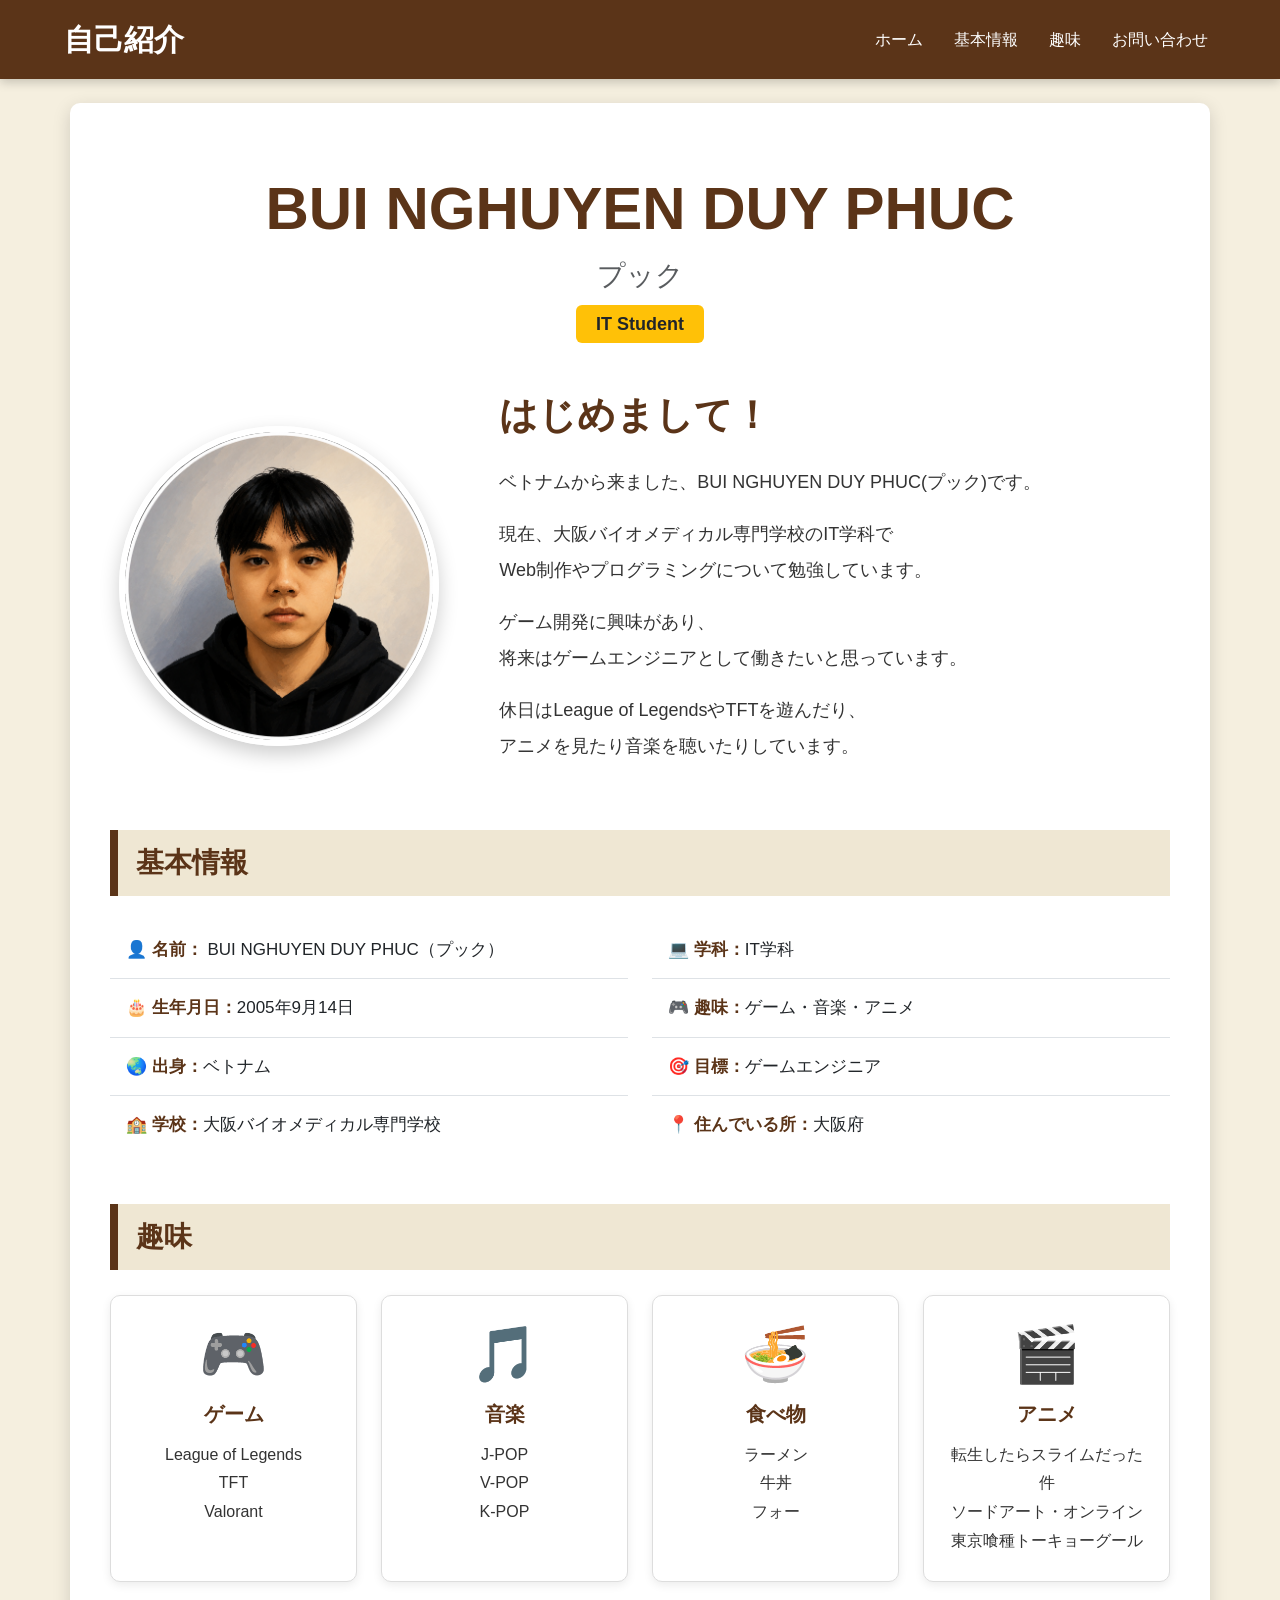
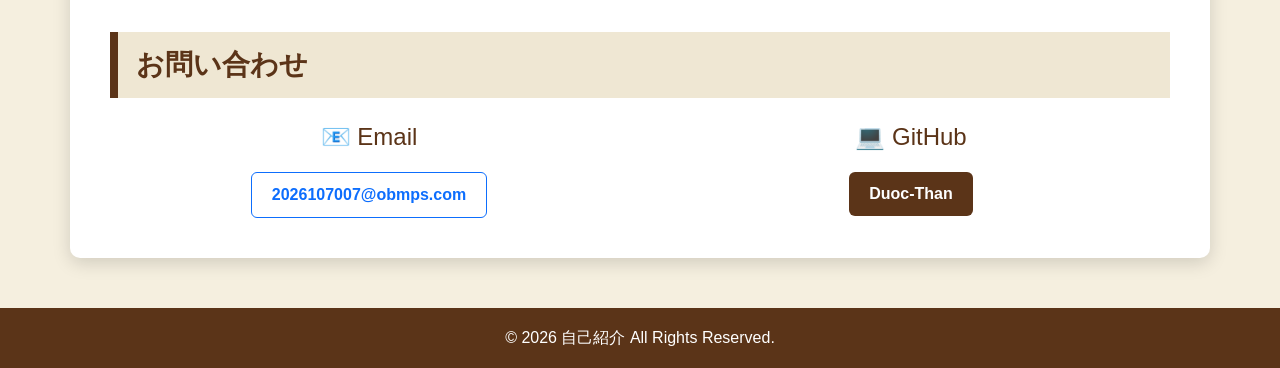
==== cần nộp 20thg7/index.html @ 64c8c501 "Add files via upload" ====
<!doctype html>
<html lang="ja">
    <head>
        <meta charset="UTF-8" />
        <meta name="viewport" content="width=device-width, initial-scale=1.0" />
        <title>自己紹介</title>
        <!-- Bootstrap -->
        <link
            href="https://cdn.jsdelivr.net/npm/bootstrap@5.3.3/dist/css/bootstrap.min.css"
            rel="stylesheet"
        />
        <!-- CSS -->
        <link rel="stylesheet" href="css/style.css" />
    </head>
    <body>
        <!-- Header -->
        <nav class="navbar navbar-expand-lg navbar-dark sticky-top">
            <div class="container">
                <a class="navbar-brand fw-bold" href="#"> 自己紹介 </a>

                <button
                    class="navbar-toggler"
                    type="button"
                    data-bs-toggle="collapse"
                    data-bs-target="#menu"
                >
                    <span class="navbar-toggler-icon"></span>
                </button>

                <div class="collapse navbar-collapse" id="menu">
                    <ul class="navbar-nav ms-auto">
                        <li class="nav-item">
                            <a class="nav-link" href="#home">ホーム</a>
                        </li>

                        <li class="nav-item">
                            <a class="nav-link" href="#info">基本情報</a>
                        </li>

                        <li class="nav-item">
                            <a class="nav-link" href="#hobby">趣味</a>
                        </li>

                        <li class="nav-item">
                            <a class="nav-link" href="#contact">お問い合わせ</a>
                        </li>
                    </ul>
                </div>
            </div>
        </nav>
        <div class="container main-container mt-4" id="home">
            <div class="title-box">
                <h2>BUI NGHUYEN DUY PHUC</h2>
                <p class="text-muted mb-2">プック</p>
                <span class="badge bg-warning text-dark"> IT Student </span>
            </div>
            <div class="row align-items-center intro mb-5">
                <div class="col-lg-4 text-center">
                    <img
                        src="images/avatar.jpg"
                        class="img-fluid profile-img"
                        alt="Profile"
                    />
                </div>
                <div class="col-lg-8 intro-text">
                    <h2>はじめまして！</h2>
                    <p>
                        ベトナムから来ました、BUI NGHUYEN DUY PHUC(プック)です。
                    </p>
                    <p>
                        現在、大阪バイオメディカル専門学校のIT学科で
                        Web制作やプログラミングについて勉強しています。
                    </p>
                    <p>
                        ゲーム開発に興味があり、
                        将来はゲームエンジニアとして働きたいと思っています。
                    </p>
                    <p>
                        休日はLeague of LegendsやTFTを遊んだり、
                        アニメを見たり音楽を聴いたりしています。
                    </p>
                </div>
            </div>
            <section class="info" id="info">
                <div class="section-title">基本情報</div>
                <div class="row g-4">
                    <div class="col-md-6">
                        <ul class="list-group list-group-flush">
                            <li class="list-group-item">
                                👤 <strong>名前：</strong> BUI NGHUYEN DUY
                                PHUC（プック）
                            </li>
                            <li class="list-group-item">
                                🎂 <strong>生年月日：</strong>2005年9月14日
                            </li>
                            <li class="list-group-item">
                                🌏 <strong>出身：</strong>ベトナム
                            </li>
                            <li class="list-group-item">
                                🏫
                                <strong>学校：</strong
                                >大阪バイオメディカル専門学校
                            </li>
                        </ul>
                    </div>
                    <div class="col-md-6">
                        <ul class="list-group list-group-flush">
                            <li class="list-group-item">
                                💻 <strong>学科：</strong>IT学科
                            </li>
                            <li class="list-group-item">
                                🎮 <strong>趣味：</strong>ゲーム・音楽・アニメ
                            </li>
                            <li class="list-group-item">
                                🎯 <strong>目標：</strong>ゲームエンジニア
                            </li>
                            <li class="list-group-item">
                                📍 <strong>住んでいる所：</strong>大阪府
                            </li>
                        </ul>
                    </div>
                </div>
            </section>
            <section id="hobby">
                <div class="section-title">趣味</div>
                <div class="row g-4 text-center">
                    <div class="col-md-3">
                        <div class="hobby-card">
                            <h2>🎮</h2>
                            <h5>ゲーム</h5>
                            <p>
                                League of Legends<br />
                                TFT<br />
                                Valorant
                            </p>
                        </div>
                    </div>
                    <div class="col-md-3">
                        <div class="hobby-card">
                            <h2>🎵</h2>
                            <h5>音楽</h5>
                            <p>
                                J-POP<br />
                                V-POP<br />
                                K-POP
                            </p>
                        </div>
                    </div>
                    <div class="col-md-3">
                        <div class="hobby-card">
                            <h2>🍜</h2>
                            <h5>食べ物</h5>
                            <p>
                                ラーメン<br />
                                牛丼<br />
                                フォー
                            </p>
                        </div>
                    </div>
                    <div class="col-md-3">
                        <div class="hobby-card">
                            <h2>🎬</h2>
                            <h5>アニメ</h5>
                            <p>
                                転生したらスライムだった件<br />
                                ソードアート・オンライン<br />
                                東京喰種トーキョーグール
                            </p>
                        </div>
                    </div>
                </div>
            </section>
            <section id="contact">
                <div class="section-title">お問い合わせ</div>

                <div class="row">
                    <div class="col-md-6 text-center">
                        <h4>📧 Email</h4>

                        <a
                            href="mailto:2026107007@obmps.com"
                            class="btn btn-outline-primary"
                        >
                            2026107007@obmps.com
                        </a>
                    </div>

                    <div class="col-md-6 text-center">
                        <h4>💻 GitHub</h4>

                        <a
                            href="https://github.com/Duoc-Than"
                            target="_blank"
                            class="btn btn-dark"
                        >
                            Duoc-Than
                        </a>
                    </div>
                </div>
            </section>
        </div>
        <footer>© 2026 自己紹介 All Rights Reserved.</footer>
        <script src="https://cdn.jsdelivr.net/npm/bootstrap@5.3.3/dist/js/bootstrap.bundle.min.js"></script>
    </body>
</html>
---- cần nộp 20thg7/css/style.css ----
/* ==========================
   General
========================== */

html {
    scroll-behavior: smooth;
}

body {
    margin: 0;
    background: #f5efdf;
    font-family: "Yu Gothic", "Meiryo", sans-serif;
    color: #333;
}

/* ==========================
   Navbar
========================== */

.navbar {
    background: #5b3418;
    box-shadow: 0 3px 10px rgba(0, 0, 0, 0.2);
    padding: 12px 0;
}

.navbar-brand {
    color: white !important;
    font-size: 30px;
    font-weight: bold;
}

.nav-link {
    color: white !important;
    margin-left: 15px;
    transition: 0.3s;
}

.nav-link:hover {
    color: #ffc107 !important;
}
.navbar .container {
    max-width: 1200px;
    margin: 0 auto;
    padding: 0 24px;
}
/* ==========================
   Main Container
========================== */

.main-container {
    background: white;
    margin-top: 40px;
    margin-bottom: 50px;
    padding: 40px;
    border-radius: 10px;
    box-shadow: 0 5px 18px rgba(0, 0, 0, 0.15);
}

/* ==========================
   Title
========================== */

.title-box {
    text-align: center;
    margin: 30px auto 50px;
}

.title-box h2 {
    font-size: 60px;
    color: #5b3418;
    font-weight: bold;
}

.title-box p {
    font-size: 28px;
    margin: 10px 0;
}

.badge {
    font-size: 18px;
    padding: 10px 20px;
}

/* ==========================
   Intro
========================== */

.intro {
    display: flex;
    align-items: center;
}

.intro-text {
    padding-left: 40px;
}

.intro-text h2 {
    margin-bottom: 25px;
    font-size: 42px;
    color: #5b3418;
}

.intro-text p {
    font-size: 18px;
    line-height: 2;
}

.profile-img {
    width: 100%;
    max-width: 320px;

    aspect-ratio: 1/1;

    object-fit: cover;

    border-radius: 50%;

    border: 6px solid white;

    box-shadow: 0 8px 20px rgba(0, 0, 0, 0.2);

    display: block;

    margin: auto;

    transition: 0.3s;
}

.profile-img:hover {
    transform: scale(1.03);
}

.intro h2 {
    color: #5b3418;

    font-weight: bold;

    margin-bottom: 25px;
}
.intro p {
    white-space: normal;
    word-break: keep-all;
    line-height: 1.8;
}
/* ==========================
   Section
========================== */

section {
    margin-top: 50px;
}

.section-title {
    background: #efe7d3;

    color: #5b3418;

    font-size: 28px;

    font-weight: bold;

    padding: 12px 18px;

    border-left: 8px solid #5b3418;

    margin-bottom: 25px;
}

/* ==========================
   Basic Info
========================== */

.list-group {
    border-radius: 0;
}

.list-group-item {
    padding: 16px;

    font-size: 17px;

    border-left: none;

    border-right: none;
}

.list-group-item strong {
    color: #5b3418;
}

/* ==========================
   Hobby
========================== */

#hobby .row {
    row-gap: 25px;
}

.hobby-card {
    height: 100%;

    padding: 25px;

    background: #fff;

    border-radius: 10px;

    border: 1px solid #ddd;

    transition: 0.3s;

    box-shadow: 0 3px 10px rgba(0, 0, 0, 0.08);
}

.hobby-card:hover {
    transform: translateY(-8px);

    box-shadow: 0 10px 18px rgba(0, 0, 0, 0.18);
}

.hobby-card h2 {
    font-size: 55px;
}

.hobby-card h5 {
    color: #5b3418;

    font-weight: bold;

    margin: 15px 0;
}

.hobby-card p {
    line-height: 1.8;

    margin: 0;
}

/* ==========================
   Contact
========================== */

#contact .row {
    row-gap: 20px;
}

#contact h4 {
    color: #5b3418;

    margin-bottom: 20px;
}

#contact .btn {
    padding: 10px 20px;

    font-weight: bold;
}

.btn-dark {
    background: #5b3418;

    border: none;
}

.btn-dark:hover {
    background: #764321;
}
.intro {
    margin-bottom: 60px;
}

.intro .col-lg-5 {
    text-align: center;
}
.intro .col-lg-8,
.intro .col-lg-7 {
    padding-left: 40px;
}

.intro h2 {
    font-size: 38px;
    color: #5b3418;
    margin-bottom: 25px;
}

.intro p {
    font-size: 18px;
    line-height: 2;
}
/* ==========================
   Footer
========================== */

footer {
    background: #5b3418;

    color: white;

    text-align: center;

    padding: 18px;

    margin-top: 30px;
}

/* ==========================
   Responsive
========================== */

@media (max-width: 992px) {
    .intro {
        text-align: center;
    }

    .intro h2 {
        margin-top: 30px;
    }
}

@media (max-width: 768px) {
    .container {
        padding: 25px;
    }

    .title-box h2 {
        font-size: 30px;
    }

    .section-title {
        font-size: 24px;
    }

    .profile-img {
        max-width: 250px;
    }
}
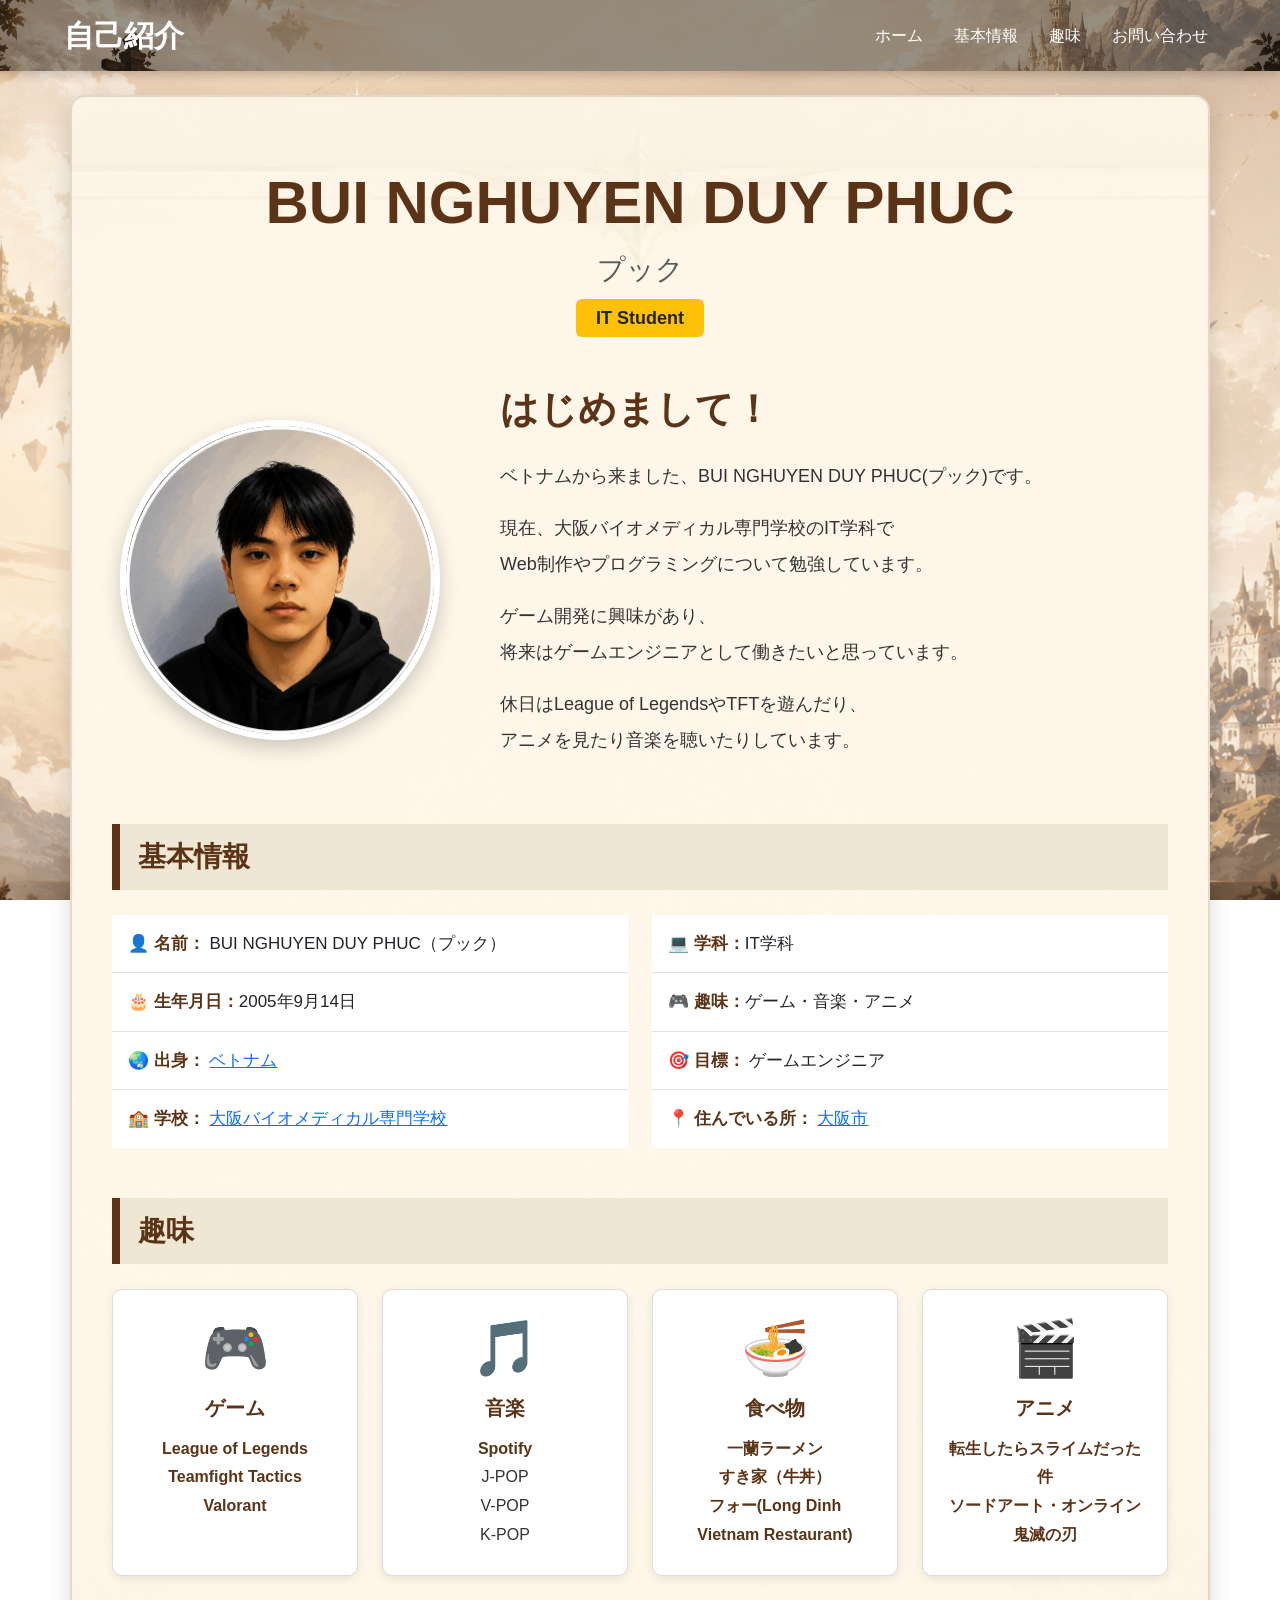
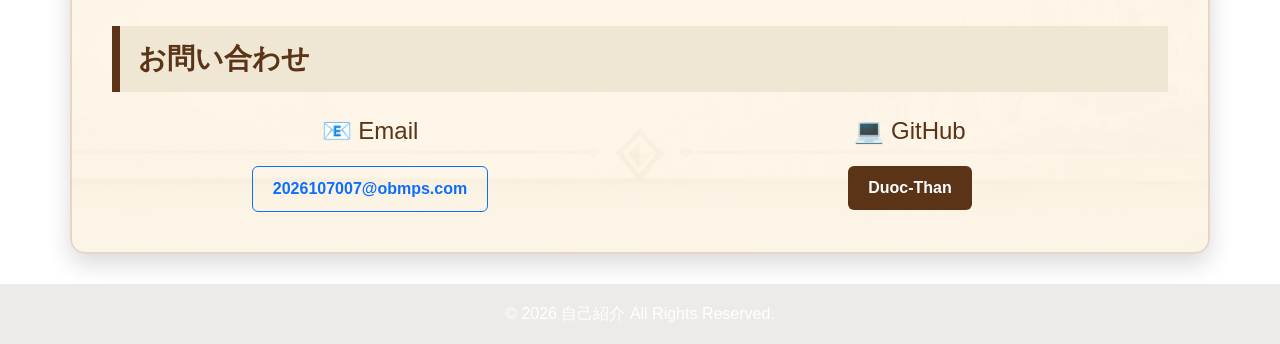
==== commit 9bd0bc3e: "Add files via upload" ====
--- a/cần nộp 20thg7/index.html
+++ b/cần nộp 20thg7/index.html
@@ -94,12 +94,22 @@
                                 🎂 <strong>生年月日：</strong>2005年9月14日
                             </li>
                             <li class="list-group-item">
-                                🌏 <strong>出身：</strong>ベトナム
-                            </li>
-                            <li class="list-group-item">
-                                🏫
-                                <strong>学校：</strong
-                                >大阪バイオメディカル専門学校
+                                🌏 <strong>出身：</strong>
+                                <a
+                                    href="https://www.google.com/maps/search/Vi%E1%BB%87t+Nam"
+                                    target="_blank"
+                                >
+                                    ベトナム
+                                </a>
+                            </li>
+                            <li class="list-group-item">
+                                🏫 <strong>学校：</strong>
+                                <a
+                                    href="https://www.obm.ac.jp/"
+                                    target="_blank"
+                                >
+                                    大阪バイオメディカル専門学校
+                                </a>
                             </li>
                         </ul>
                     </div>
@@ -112,10 +122,23 @@
                                 🎮 <strong>趣味：</strong>ゲーム・音楽・アニメ
                             </li>
                             <li class="list-group-item">
-                                🎯 <strong>目標：</strong>ゲームエンジニア
-                            </li>
-                            <li class="list-group-item">
-                                📍 <strong>住んでいる所：</strong>大阪府
+                                🎯 <strong>目標：</strong>
+                                <span
+                                    data-bs-toggle="tooltip"
+                                    data-bs-placement="top"
+                                    data-bs-title="ゲームエンジニアはゲームの企画・開発・プログラミング・テストなどを行い、楽しく遊べるゲームを作る仕事です。"
+                                >
+                                    ゲームエンジニア
+                                </span>
+                            </li>
+                            <li class="list-group-item">
+                                📍 <strong>住んでいる所：</strong>
+                                <a
+                                    href="https://www.google.com/maps/search/Osaka+City,+Japan"
+                                    target="_blank"
+                                >
+                                    大阪市
+                                </a>
                             </li>
                         </ul>
                     </div>
@@ -128,10 +151,25 @@
                         <div class="hobby-card">
                             <h2>🎮</h2>
                             <h5>ゲーム</h5>
-                            <p>
-                                League of Legends<br />
-                                TFT<br />
-                                Valorant
+
+                            <p>
+                                <a
+                                    href="https://www.leagueoflegends.com/ja-jp/"
+                                    target="_blank"
+                                    >League of Legends</a
+                                ><br />
+
+                                <a
+                                    href="https://teamfighttactics.leagueoflegends.com/ja-jp/"
+                                    target="_blank"
+                                    >Teamfight Tactics</a
+                                ><br />
+
+                                <a
+                                    href="https://playvalorant.com/ja-jp/"
+                                    target="_blank"
+                                    >Valorant</a
+                                >
                             </p>
                         </div>
                     </div>
@@ -139,9 +177,18 @@
                         <div class="hobby-card">
                             <h2>🎵</h2>
                             <h5>音楽</h5>
-                            <p>
+
+                            <p>
+                                <a
+                                    href="https://open.spotify.com/"
+                                    target="_blank"
+                                    >Spotify</a
+                                ><br />
+
                                 J-POP<br />
+
                                 V-POP<br />
+
                                 K-POP
                             </p>
                         </div>
@@ -150,10 +197,25 @@
                         <div class="hobby-card">
                             <h2>🍜</h2>
                             <h5>食べ物</h5>
-                            <p>
-                                ラーメン<br />
-                                牛丼<br />
-                                フォー
+
+                            <p>
+                                <a href="https://ichiran.com/" target="_blank">
+                                    一蘭ラーメン </a
+                                ><br />
+
+                                <a
+                                    href="https://www.sukiya.jp/"
+                                    target="_blank"
+                                >
+                                    すき家（牛丼） </a
+                                ><br />
+
+                                <a
+                                    href="https://longdinhrestaurant.com/"
+                                    target="_blank"
+                                >
+                                    フォー(Long Dinh Vietnam Restaurant)
+                                </a>
                             </p>
                         </div>
                     </div>
@@ -162,9 +224,21 @@
                             <h2>🎬</h2>
                             <h5>アニメ</h5>
                             <p>
-                                転生したらスライムだった件<br />
-                                ソードアート・オンライン<br />
-                                東京喰種トーキョーグール
+                                <a
+                                    href="https://www.ten-sura.com/"
+                                    target="_blank"
+                                >
+                                    転生したらスライムだった件 </a
+                                ><br />
+                                <a
+                                    href="https://www.swordart-online.net/"
+                                    target="_blank"
+                                >
+                                    ソードアート・オンライン </a
+                                ><br />
+                                <a href="https://kimetsu.com/" target="_blank">
+                                    鬼滅の刃
+                                </a>
                             </p>
                         </div>
                     </div>
@@ -201,5 +275,13 @@
         </div>
         <footer>© 2026 自己紹介 All Rights Reserved.</footer>
         <script src="https://cdn.jsdelivr.net/npm/bootstrap@5.3.3/dist/js/bootstrap.bundle.min.js"></script>
+        <script>
+            const tooltipTriggerList = document.querySelectorAll(
+                '[data-bs-toggle="tooltip"]',
+            );
+            const tooltipList = [...tooltipTriggerList].map(
+                (tooltipTriggerEl) => new bootstrap.Tooltip(tooltipTriggerEl),
+            );
+        </script>
     </body>
 </html>
--- a/cần nộp 20thg7/css/style.css
+++ b/cần nộp 20thg7/css/style.css
@@ -8,9 +8,14 @@
 
 body {
     margin: 0;
-    background: #f5efdf;
     font-family: "Yu Gothic", "Meiryo", sans-serif;
     color: #333;
+
+    background-image: url(../images/background.jpg);
+    background-size: cover;
+    background-position: center;
+    background-repeat: no-repeat;
+    background-attachment: fixed;
 }
 
 /* ==========================
@@ -18,9 +23,14 @@
 ========================== */
 
 .navbar {
-    background: #5b3418;
+    background:
+        linear-gradient(rgba(0, 0, 0, 0.4), rgba(0, 0, 0, 0.4)),
+        url(../images/navbar-bg.jpg);
+    background-size: cover;
+    background-position: center;
+    background-repeat: no-repeat;
+
     box-shadow: 0 3px 10px rgba(0, 0, 0, 0.2);
-    padding: 12px 0;
 }
 
 .navbar-brand {
@@ -48,12 +58,18 @@
 ========================== */
 
 .main-container {
-    background: white;
-    margin-top: 40px;
-    margin-bottom: 50px;
+    background:
+        linear-gradient(rgba(255, 248, 235, 0.9), rgba(255, 248, 235, 0.9)),
+        url("../images/background2.jpg");
+
+    background-size: cover;
+    background-position: center;
+
+    border: 2px solid rgba(91, 52, 24, 0.15);
+    border-radius: 15px;
+    box-shadow: 0 10px 25px rgba(0, 0, 0, 0.15);
+
     padding: 40px;
-    border-radius: 10px;
-    box-shadow: 0 5px 18px rgba(0, 0, 0, 0.15);
 }
 
 /* ==========================
@@ -287,19 +303,26 @@
     font-size: 18px;
     line-height: 2;
 }
+.hobby-card a {
+    color: #5b3418;
+    text-decoration: none;
+    font-weight: bold;
+    transition: 0.3s;
+}
+
+.hobby-card a:hover {
+    color: #ffc107;
+    text-decoration: underline;
+}
 /* ==========================
    Footer
 ========================== */
 
 footer {
-    background: #5b3418;
-
+    background: rgba(91, 52, 24, 0.1);
     color: white;
-
     text-align: center;
-
     padding: 18px;
-
     margin-top: 30px;
 }
 
